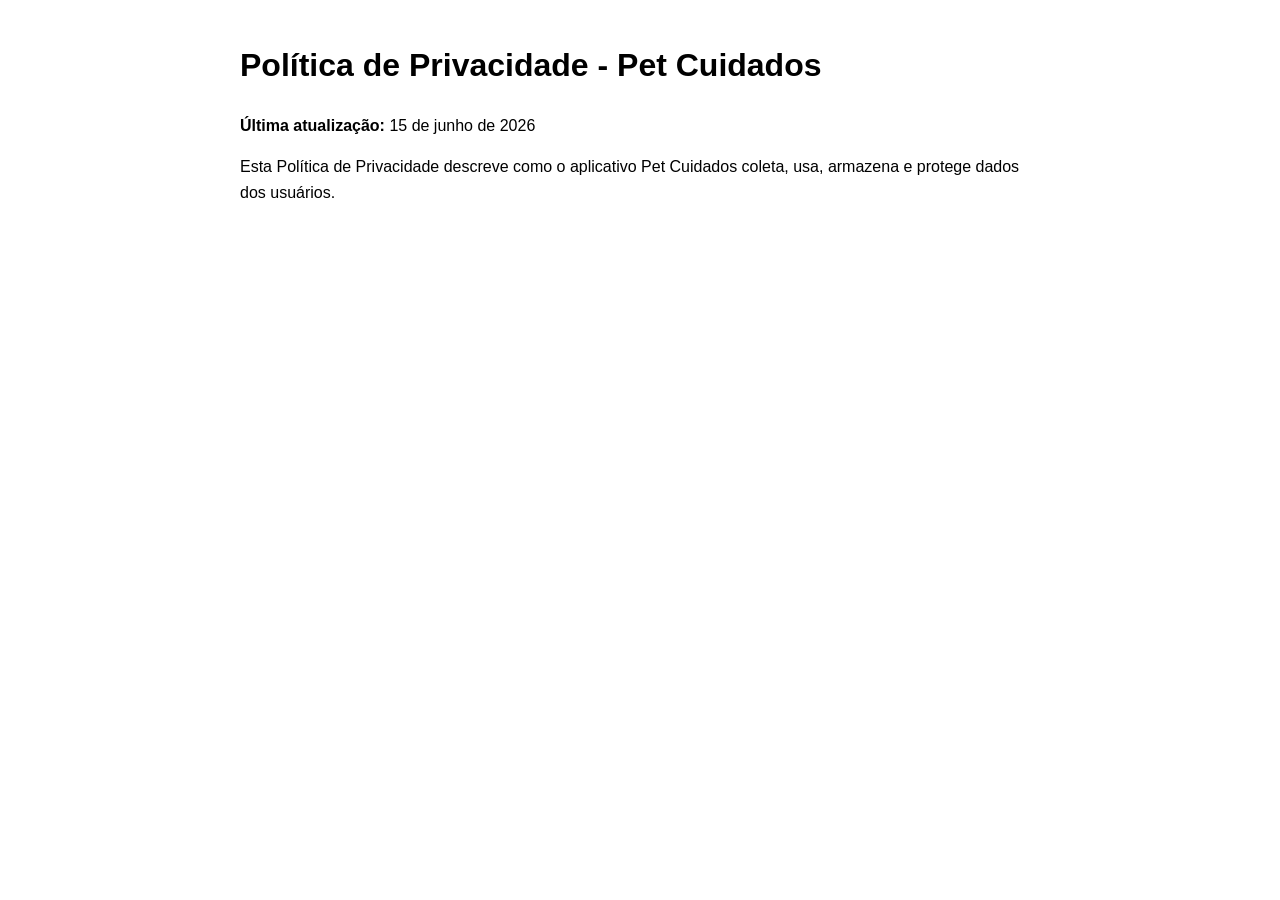
==== pet-cuidados/privacy-policy.html @ e036c599 "add privacy policy of pet-cuidados" ====
<!DOCTYPE html>
<html lang="pt-BR">
<head>
  <meta charset="UTF-8" />
  <meta name="viewport" content="width=device-width, initial-scale=1.0" />
  <title>Política de Privacidade - Pet Cuidados</title>
</head>
<body>
  <main style="max-width: 800px; margin: 40px auto; padding: 0 20px; font-family: Arial, sans-serif; line-height: 1.6;">
    <h1>Política de Privacidade - Pet Cuidados</h1>

    <p><strong>Última atualização:</strong> 15 de junho de 2026</p>

    <p>
      Esta Política de Privacidade descreve como o aplicativo Pet Cuidados coleta,
      usa, armazena e protege dados dos usuários.
    </p>

    <!-- restante da política aqui -->
  </main>
</body>
</html>
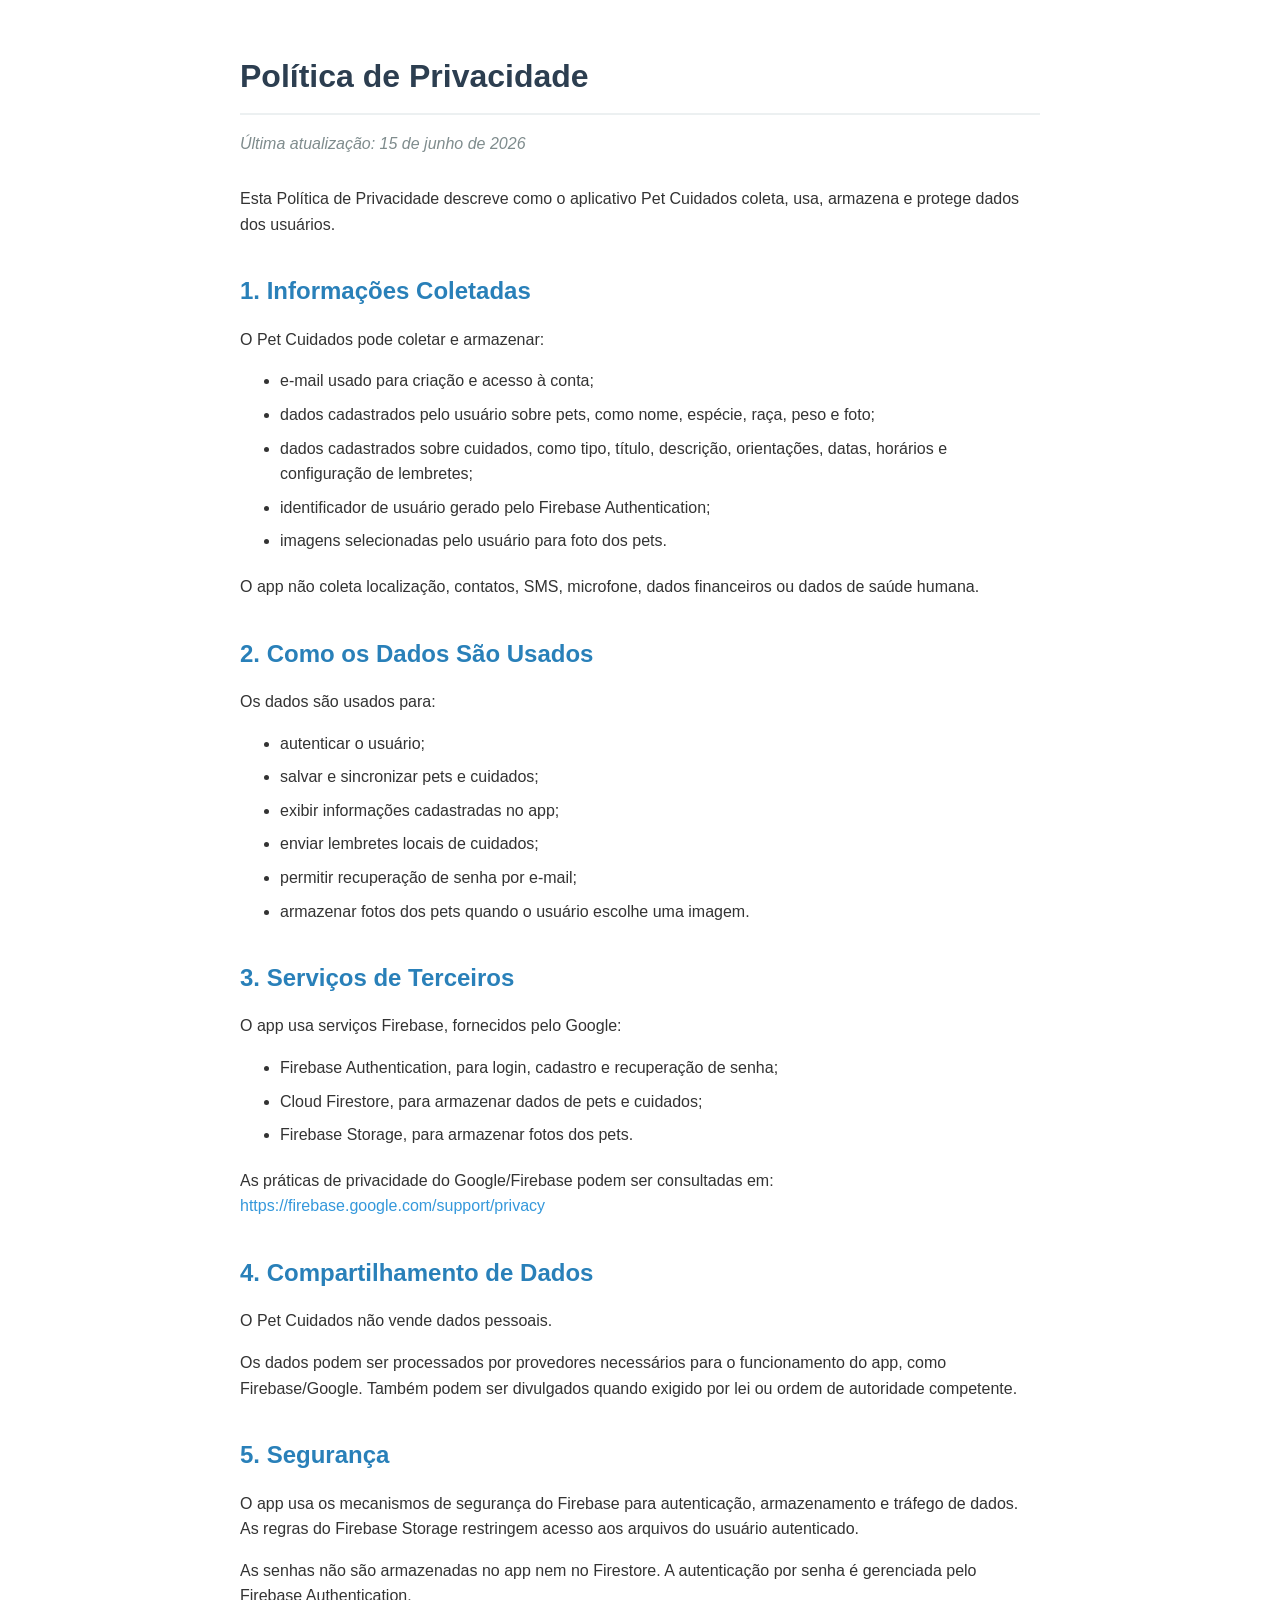
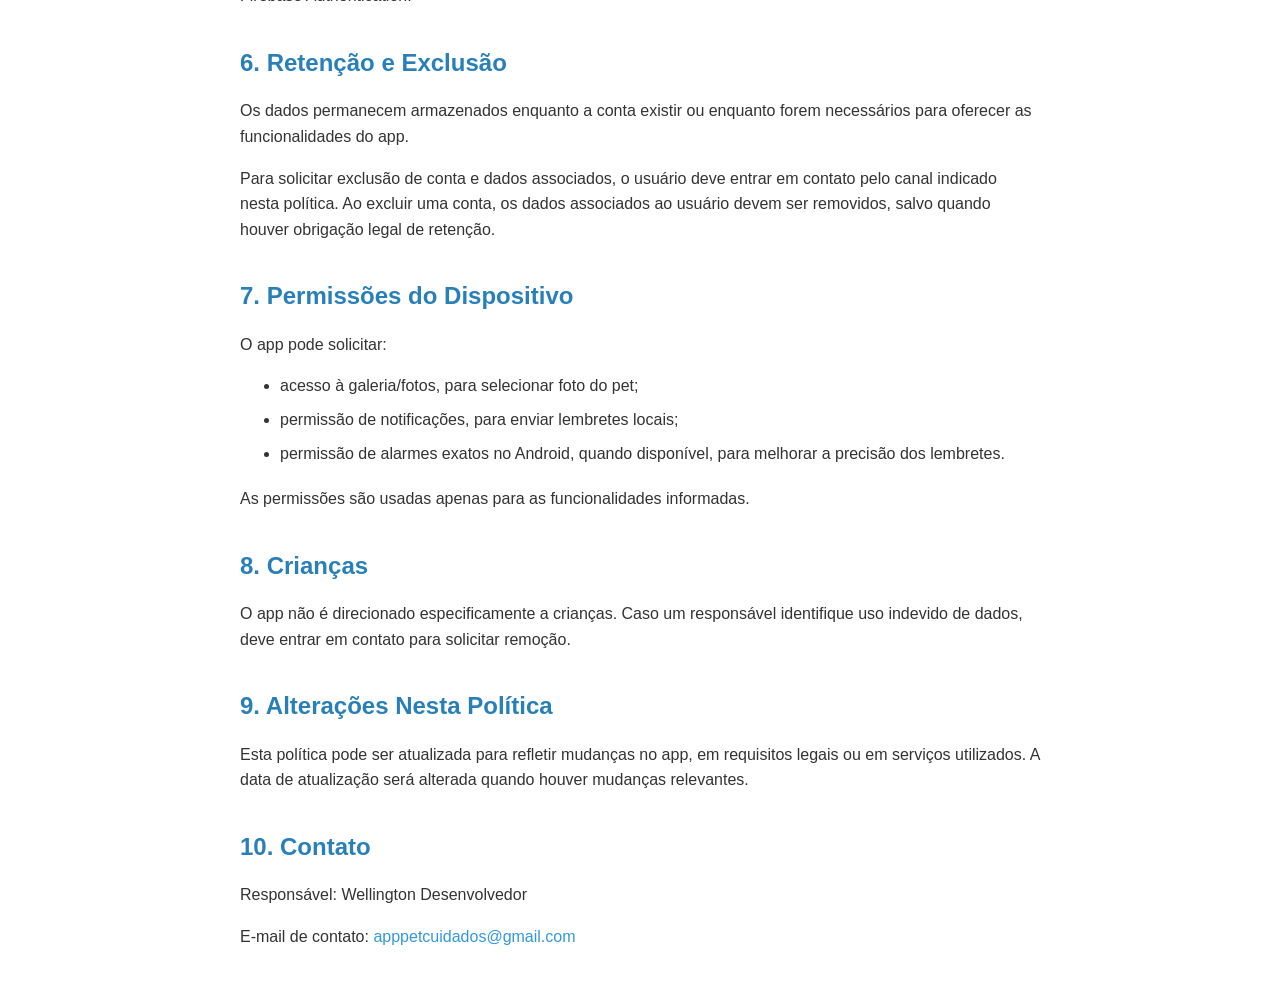
==== commit 255386fd: "add privacy policy content" ====
--- a/pet-cuidados/privacy-policy.html
+++ b/pet-cuidados/privacy-policy.html
@@ -1,22 +1,176 @@
-<!DOCTYPE html>
+<!doctype html>
 <html lang="pt-BR">
-<head>
-  <meta charset="UTF-8" />
-  <meta name="viewport" content="width=device-width, initial-scale=1.0" />
-  <title>Política de Privacidade - Pet Cuidados</title>
-</head>
-<body>
-  <main style="max-width: 800px; margin: 40px auto; padding: 0 20px; font-family: Arial, sans-serif; line-height: 1.6;">
-    <h1>Política de Privacidade - Pet Cuidados</h1>
+  <head>
+    <meta charset="UTF-8" />
+    <meta name="viewport" content="width=device-width, initial-scale=1.0" />
+    <title>Política de Privacidade - Pet Cuidados</title>
+    <style>
+      body {
+        font-family:
+          -apple-system, BlinkMacSystemFont, 'Segoe UI', Roboto, Helvetica,
+          Arial, sans-serif;
+        line-height: 1.6;
+        color: #333333;
+        max-width: 800px;
+        margin: 0 auto;
+        padding: 30px 20px;
+      }
+      h1 {
+        color: #2c3e50;
+        border-bottom: 2px solid #ecf0f1;
+        padding-bottom: 10px;
+        margin-bottom: 5px;
+      }
+      h2 {
+        color: #2980b9;
+        margin-top: 35px;
+        margin-bottom: 15px;
+      }
+      p {
+        margin-bottom: 15px;
+      }
+      ul {
+        margin-bottom: 20px;
+      }
+      li {
+        margin-bottom: 8px;
+      }
+      a {
+        color: #3498db;
+        text-decoration: none;
+      }
+      a:hover {
+        text-decoration: underline;
+      }
+      .data-atualizacao {
+        font-style: italic;
+        color: #7f8c8d;
+        margin-bottom: 30px;
+      }
+    </style>
+  </head>
+  <body>
+    <h1>Política de Privacidade</h1>
 
-    <p><strong>Última atualização:</strong> 15 de junho de 2026</p>
+    <p class="data-atualizacao">Última atualização: 15 de junho de 2026</p>
 
     <p>
-      Esta Política de Privacidade descreve como o aplicativo Pet Cuidados coleta,
-      usa, armazena e protege dados dos usuários.
+      Esta Política de Privacidade descreve como o aplicativo Pet Cuidados
+      coleta, usa, armazena e protege dados dos usuários.
     </p>
 
-    <!-- restante da política aqui -->
-  </main>
-</body>
-</html>+    <h2>1. Informações Coletadas</h2>
+    <p>O Pet Cuidados pode coletar e armazenar:</p>
+    <ul>
+      <li>e-mail usado para criação e acesso à conta;</li>
+      <li>
+        dados cadastrados pelo usuário sobre pets, como nome, espécie, raça,
+        peso e foto;
+      </li>
+      <li>
+        dados cadastrados sobre cuidados, como tipo, título, descrição,
+        orientações, datas, horários e configuração de lembretes;
+      </li>
+      <li>identificador de usuário gerado pelo Firebase Authentication;</li>
+      <li>imagens selecionadas pelo usuário para foto dos pets.</li>
+    </ul>
+    <p>
+      O app não coleta localização, contatos, SMS, microfone, dados financeiros
+      ou dados de saúde humana.
+    </p>
+
+    <h2>2. Como os Dados São Usados</h2>
+    <p>Os dados são usados para:</p>
+    <ul>
+      <li>autenticar o usuário;</li>
+      <li>salvar e sincronizar pets e cuidados;</li>
+      <li>exibir informações cadastradas no app;</li>
+      <li>enviar lembretes locais de cuidados;</li>
+      <li>permitir recuperação de senha por e-mail;</li>
+      <li>armazenar fotos dos pets quando o usuário escolhe uma imagem.</li>
+    </ul>
+
+    <h2>3. Serviços de Terceiros</h2>
+    <p>O app usa serviços Firebase, fornecidos pelo Google:</p>
+    <ul>
+      <li>
+        Firebase Authentication, para login, cadastro e recuperação de senha;
+      </li>
+      <li>Cloud Firestore, para armazenar dados de pets e cuidados;</li>
+      <li>Firebase Storage, para armazenar fotos dos pets.</li>
+    </ul>
+    <p>
+      As práticas de privacidade do Google/Firebase podem ser consultadas em:<br />
+      <a
+        href="https://firebase.google.com/support/privacy"
+        target="_blank"
+        rel="noopener noreferrer"
+        >https://firebase.google.com/support/privacy</a
+      >
+    </p>
+
+    <h2>4. Compartilhamento de Dados</h2>
+    <p>O Pet Cuidados não vende dados pessoais.</p>
+    <p>
+      Os dados podem ser processados por provedores necessários para o
+      funcionamento do app, como Firebase/Google. Também podem ser divulgados
+      quando exigido por lei ou ordem de autoridade competente.
+    </p>
+
+    <h2>5. Segurança</h2>
+    <p>
+      O app usa os mecanismos de segurança do Firebase para autenticação,
+      armazenamento e tráfego de dados. As regras do Firebase Storage restringem
+      acesso aos arquivos do usuário autenticado.
+    </p>
+    <p>
+      As senhas não são armazenadas no app nem no Firestore. A autenticação por
+      senha é gerenciada pelo Firebase Authentication.
+    </p>
+
+    <h2>6. Retenção e Exclusão</h2>
+    <p>
+      Os dados permanecem armazenados enquanto a conta existir ou enquanto forem
+      necessários para oferecer as funcionalidades do app.
+    </p>
+    <p>
+      Para solicitar exclusão de conta e dados associados, o usuário deve entrar
+      em contato pelo canal indicado nesta política. Ao excluir uma conta, os
+      dados associados ao usuário devem ser removidos, salvo quando houver
+      obrigação legal de retenção.
+    </p>
+
+    <h2>7. Permissões do Dispositivo</h2>
+    <p>O app pode solicitar:</p>
+    <ul>
+      <li>acesso à galeria/fotos, para selecionar foto do pet;</li>
+      <li>permissão de notificações, para enviar lembretes locais;</li>
+      <li>
+        permissão de alarmes exatos no Android, quando disponível, para melhorar
+        a precisão dos lembretes.
+      </li>
+    </ul>
+    <p>As permissões são usadas apenas para as funcionalidades informadas.</p>
+
+    <h2>8. Crianças</h2>
+    <p>
+      O app não é direcionado especificamente a crianças. Caso um responsável
+      identifique uso indevido de dados, deve entrar em contato para solicitar
+      remoção.
+    </p>
+
+    <h2>9. Alterações Nesta Política</h2>
+    <p>
+      Esta política pode ser atualizada para refletir mudanças no app, em
+      requisitos legais ou em serviços utilizados. A data de atualização será
+      alterada quando houver mudanças relevantes.
+    </p>
+
+    <h2>10. Contato</h2>
+    <p>Responsável: Wellington Desenvolvedor</p>
+    <p>
+      E-mail de contato:
+      <a href="mailto:apppetcuidados@gmail.com">apppetcuidados@gmail.com</a>
+    </p>
+  </body>
+</html>
